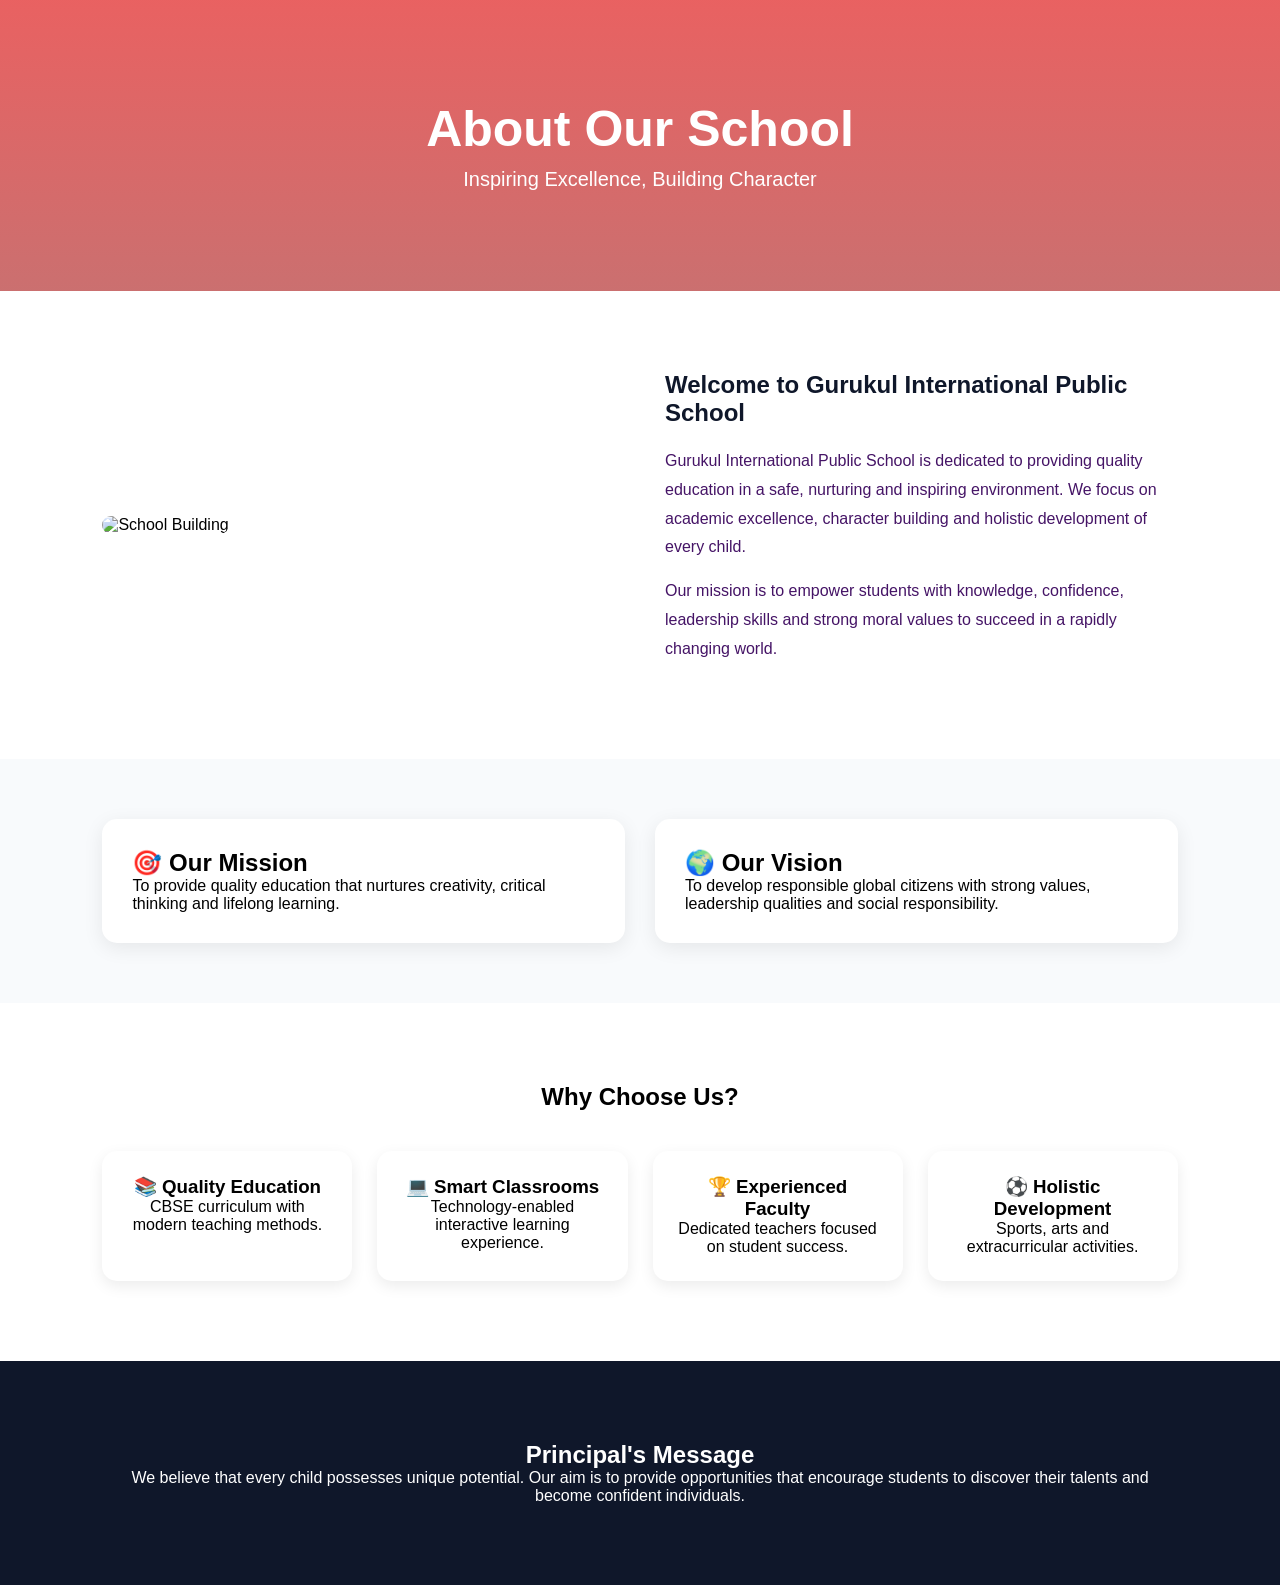
==== about.html @ 436faa12 "Add files via upload" ====
<!DOCTYPE html>
<html lang="en">
<head>
<meta charset="UTF-8">
<meta name="viewport" content="width=device-width, initial-scale=1.0">
<title>About Us | Gurukul International Public School</title>
<link rel="stylesheet" href="style.css">
</head>

<body>

<!-- Page Banner -->
<section class="about-banner">
    <h1>About Our School</h1>
    <p>Inspiring Excellence, Building Character</p>
</section>

<!-- School Introduction -->
<section class="about-section">
    <div class="about-container">

        <div class="about-image">
            <img src="image/school1.jpg" alt="School Building">
        </div>

        <div class="about-content">
            <h2>Welcome to Gurukul International Public School</h2>

            <p>
                Gurukul International Public School is dedicated to providing
                quality education in a safe, nurturing and inspiring environment.
                We focus on academic excellence, character building and holistic
                development of every child.
            </p>

            <p>
                Our mission is to empower students with knowledge, confidence,
                leadership skills and strong moral values to succeed in a rapidly
                changing world.
            </p>

        </div>

    </div>
</section>

<!-- Mission Vision -->
<section class="mission-vision">

    <div class="card">
        <h2>🎯 Our Mission</h2>
        <p>
            To provide quality education that nurtures creativity,
            critical thinking and lifelong learning.
        </p>
    </div>

    <div class="card">
        <h2>🌍 Our Vision</h2>
        <p>
            To develop responsible global citizens with strong values,
            leadership qualities and social responsibility.
        </p>
    </div>

</section>

<!-- Why Choose Us -->
<section class="why-us">

    <h2>Why Choose Us?</h2>

    <div class="features">

        <div class="feature-box">
            <h3>📚 Quality Education</h3>
            <p>CBSE curriculum with modern teaching methods.</p>
        </div>

        <div class="feature-box">
            <h3>💻 Smart Classrooms</h3>
            <p>Technology-enabled interactive learning experience.</p>
        </div>

        <div class="feature-box">
            <h3>🏆 Experienced Faculty</h3>
            <p>Dedicated teachers focused on student success.</p>
        </div>

        <div class="feature-box">
            <h3>⚽ Holistic Development</h3>
            <p>Sports, arts and extracurricular activities.</p>
        </div>

    </div>

</section>

<!-- Principal Message -->
<section class="principal-message">

    <h2>Principal's Message</h2>

    <p>
        We believe that every child possesses unique potential.
        Our aim is to provide opportunities that encourage students
        to discover their talents and become confident individuals.
    </p>

</section>

</body>
</html>
---- style.css ----
*{
margin:0;
padding:0;
box-sizing:border-box;
font-family:Arial,sans-serif;
}

.top-bar{
background:#8dd43ce3;
color:white;
padding:10px;
display:flex;
justify-content:space-between;
}

header{
display:flex;
justify-content:space-between;
align-items:center;
padding:15px 5%;
background:white;
box-shadow:0 2px 10px rgba(160, 62, 199, 0.1);
}

.logo{
display:flex;
align-items:center;
gap:10px;
}

.logo img{
width:60px;
}

nav{
display:flex;
gap:20px;
align-items:center;
}

nav a{
text-decoration:none;
color:#691e10;
font-weight:600;
}

button{
background:#3b2a7a;
color:white;
border:none;
padding:10px 20px;
border-radius:5px;
cursor:pointer;
}

.hero{
height:80vh;
background:url("image/school1.jpg") center/cover;
display:flex;
align-items:center;
justify-content:center;
}

.overlay{
background:rgba(20, 3, 3, 0.5);
padding:40px;
text-align:center;
color:white;
}

.btn{
display:inline-block;
margin-top:15px;
background:#ff9800;
padding:12px 25px;
color:white;
text-decoration:none;
border-radius:5px;
}

.about,
.facilities,
.gallery,
.contact{
padding:60px 10%;
text-align:center;
}

.cards{
display:grid;
grid-template-columns:repeat(auto-fit,minmax(250px,1fr));
gap:20px;
margin-top:30px;
}

.card{
padding:25px;
background:white;
border-radius:10px;
box-shadow:0 0 10px rgba(0,0,0,0.1);
}

.gallery-grid{
display:grid;
grid-template-columns:repeat(auto-fit,minmax(250px,1fr));
gap:15px;
margin-top:30px;
}

.gallery-grid img{
width:100%;
height:250px;
object-fit:cover;
border-radius:10px;
}

iframe{
width:100%;
height:300px;
border:0;
margin-top:20px;
}

footer{
background:#3b2a7a;
color:white;
text-align:center;
padding:20px;
}

/* Mobile Responsive */
@media(max-width:768px){

header{
flex-direction:column;
}

nav{
flex-wrap:wrap;
justify-content:center;
margin-top:15px;
}

.hero{
height:60vh;
}

.overlay h1{
font-size:24px;
}

.top-bar{
flex-direction:column;
text-align:center;
gap:5px;
}
}

.why-details{
    padding:80px 8%;
    background:#f8fafc;
}

.row{
    display:flex;
    align-items:center;
    gap:60px;
    margin-bottom:100px;
}

.row.reverse{
    flex-direction:row-reverse;
}

.image img{
    width:100%;
    border-radius:25px;
    box-shadow:0 15px 40px rgba(0,0,0,0.12);
    transition:0.4s;
}

.image img:hover{
    transform:scale(1.03);
}

.content h2{
    font-size:34px;
    color:#0f172a;
    margin-bottom:15px;
    position:relative;
}

.content h2::after{
    content:"";
    width:80px;
    height:4px;
    background:#f59e0b;
    display:block;
    margin-top:10px;
    border-radius:10px;
}

.content p{
    color:#475569;
    line-height:1.9;
    font-size:17px;
    margin:25px 0;
}

.btn{
    display:inline-block;
    padding:14px 30px;
    background:linear-gradient(135deg,#2563eb,#1e40af);
    color:#fff;
    text-decoration:none;
    border-radius:50px;
    font-weight:600;
    transition:0.3s;
}

.btn:hover{
    transform:translateY(-3px);
    box-shadow:0 10px 25px rgba(37,99,235,.3);
}

@media(max-width:768px){

    .row,
    .row.reverse{
        flex-direction:column;
        text-align:center;
    }

    .content h2::after{
        margin:10px auto;
    }

    .content h2{
        font-size:26px;
    }
}

.whatsapp-float{
    position:fixed;
    width:60px;
    height:60px;
    bottom:20px;
    right:20px;
    background:#25D366;
    color:#fff;
    border-radius:50%;
    text-align:center;
    font-size:32px;
    line-height:60px;
    z-index:999;
    box-shadow:0 4px 12px rgba(0,0,0,0.3);
    transition:0.3s;
}

.whatsapp-float:hover{
    transform:scale(1.1);
}

.footer{
    background:#0f172a;
    color:white;
    text-align:center;
    padding:30px 20px;
}

.social-icons{
    margin:15px 0;
}

.social-icons a{
    color:white;
    font-size:28px;
    margin:0 12px;
    transition:0.3s;
}

.social-icons a:hover{
    color:#f59e0b;
}


.about-banner{
    background:linear-gradient(rgba(226, 50, 50, 0.767),rgba(168, 16, 16, 0.6)),
    url("image/schoolbanner2.png");
    background-size:cover;
    background-position:center;
    color:white;
    text-align:center;
    padding:100px 20px;
}

.about-banner h1{
    font-size:50px;
}

.about-banner p{
    margin-top:10px;
    font-size:20px;
}

.about-section{
    padding:80px 8%;
}

.about-container{
    display:flex;
    gap:50px;
    align-items:center;
}

.about-image,
.about-content{
    flex:1;
}

.about-image img{
    width:100%;
    border-radius:20px;
}

.about-content h2{
    color:#0f172a;
    margin-bottom:20px;
}

.about-content p{
    color:#451466;
    line-height:1.8;
    margin-bottom:15px;
}

.mission-vision{
    display:grid;
    grid-template-columns:repeat(auto-fit,minmax(300px,1fr));
    gap:30px;
    padding:60px 8%;
    background:#f8fafc;
}

.card{
    background:white;
    padding:30px;
    border-radius:15px;
    box-shadow:0 5px 20px rgba(0,0,0,.08);
}

.why-us{
    padding:80px 8%;
    text-align:center;
}

.features{
    display:grid;
    grid-template-columns:repeat(auto-fit,minmax(250px,1fr));
    gap:25px;
    margin-top:40px;
}

.feature-box{
    background:white;
    padding:25px;
    border-radius:15px;
    box-shadow:0 5px 15px rgba(0,0,0,.08);
}

.principal-message{
    background:#0f172a;
    color:white;
    text-align:center;
    padding:80px 8%;
}

@media(max-width:768px){

.about-container{
    flex-direction:column;
}

.about-banner h1{
    font-size:35px;
}

}

.gallery-banner{
    background:linear-gradient(rgba(230, 39, 39, 0.6),rgba(218, 22, 22, 0.6)),
    url("image/schoolbanner2.png");
    background-size:cover;
    background-position:center;
    text-align:center;
    color:white;
    padding:80px 20px;
}

.gallery-banner h1{
    font-size:50px;
}

.gallery-banner p{
    margin-top:10px;
    font-size:18px;
}

.gallery-section{
    padding:70px 8%;
    background:#f8fafc;
}

.gallery-grid{
    display:grid;
    grid-template-columns:repeat(auto-fit,minmax(280px,1fr));
    gap:20px;
}

.gallery-item{
    overflow:hidden;
    border-radius:15px;
    box-shadow:0 5px 20px rgba(0,0,0,.1);
}

.gallery-item img{
    width:100%;
    height:250px;
    object-fit:cover;
    transition:0.5s;
}

.gallery-item:hover img{
    transform:scale(1.1);
}

@media(max-width:768px){

.gallery-banner h1{
    font-size:35px;
}

.gallery-item img{
    height:220px;
}

}

.contact-banner{
    background:linear-gradient(rgba(0,0,0,.0),rgba(0,0,0,.0)),
    url("image/schoolbanner2.png");
    background-size:cover;
    background-position:center;
    color:white;
    text-align:center;
    padding:100px 20px;
}

.contact-banner h1{
    font-size:50px;
}

.contact-section{
    display:flex;
    gap:40px;
    padding:70px 8%;
}

.contact-info,
.contact-form{
    flex:1;
}

.contact-info h2{
    margin-bottom:20px;
    color:#0f172a;
}

.contact-info p{
    margin-bottom:15px;
    font-size:18px;
}

.contact-form form{
    display:flex;
    flex-direction:column;
    gap:15px;
}

.contact-form input,
.contact-form textarea{
    padding:15px;
    border:1px solid #ddd;
    border-radius:10px;
}

.contact-form button{
    background:#2563eb;
    color:white;
    border:none;
    padding:15px;
    border-radius:10px;
    cursor:pointer;
}

.map-section{
    padding:0 8% 70px;
}

.map-section h2{
    text-align:center;
    margin-bottom:20px;
}

.map-section iframe{
    width:100%;
    height:400px;
    border:none;
    border-radius:15px;
}

@media(max-width:768px){

.contact-section{
    flex-direction:column;
}

.contact-banner h1{
    font-size:35px;
}

}

.contact-page{
    display:grid;
    grid-template-columns:1fr 1fr;
    gap:40px;
    padding:80px 8%;
    background:#f8fafc;
}

.contact-left h2{
    margin-bottom:25px;
    color:#0f172a;
}

.contact-box{
    background:white;
    padding:20px;
    border-radius:12px;
    margin-bottom:20px;
    box-shadow:0 5px 15px rgba(0,0,0,.08);
}

.contact-box h4{
    color:#2563eb;
    margin-bottom:10px;
}

.contact-right{
    background:white;
    padding:30px;
    border-radius:15px;
    box-shadow:0 5px 15px rgba(0,0,0,.08);
}

.contact-right form{
    display:flex;
    flex-direction:column;
    gap:15px;
}

.contact-right input,
.contact-right textarea{
    width:100%;
    padding:14px;
    border:1px solid #ddd;
    border-radius:8px;
}

.contact-right button{
    background:#2563eb;
    color:white;
    border:none;
    padding:14px;
    border-radius:8px;
    cursor:pointer;
    font-size:16px;
}

.contact-right button:hover{
    background:#1d4ed8;
}

@media(max-width:768px){
    .contact-page{
        grid-template-columns:1fr;
    }
}
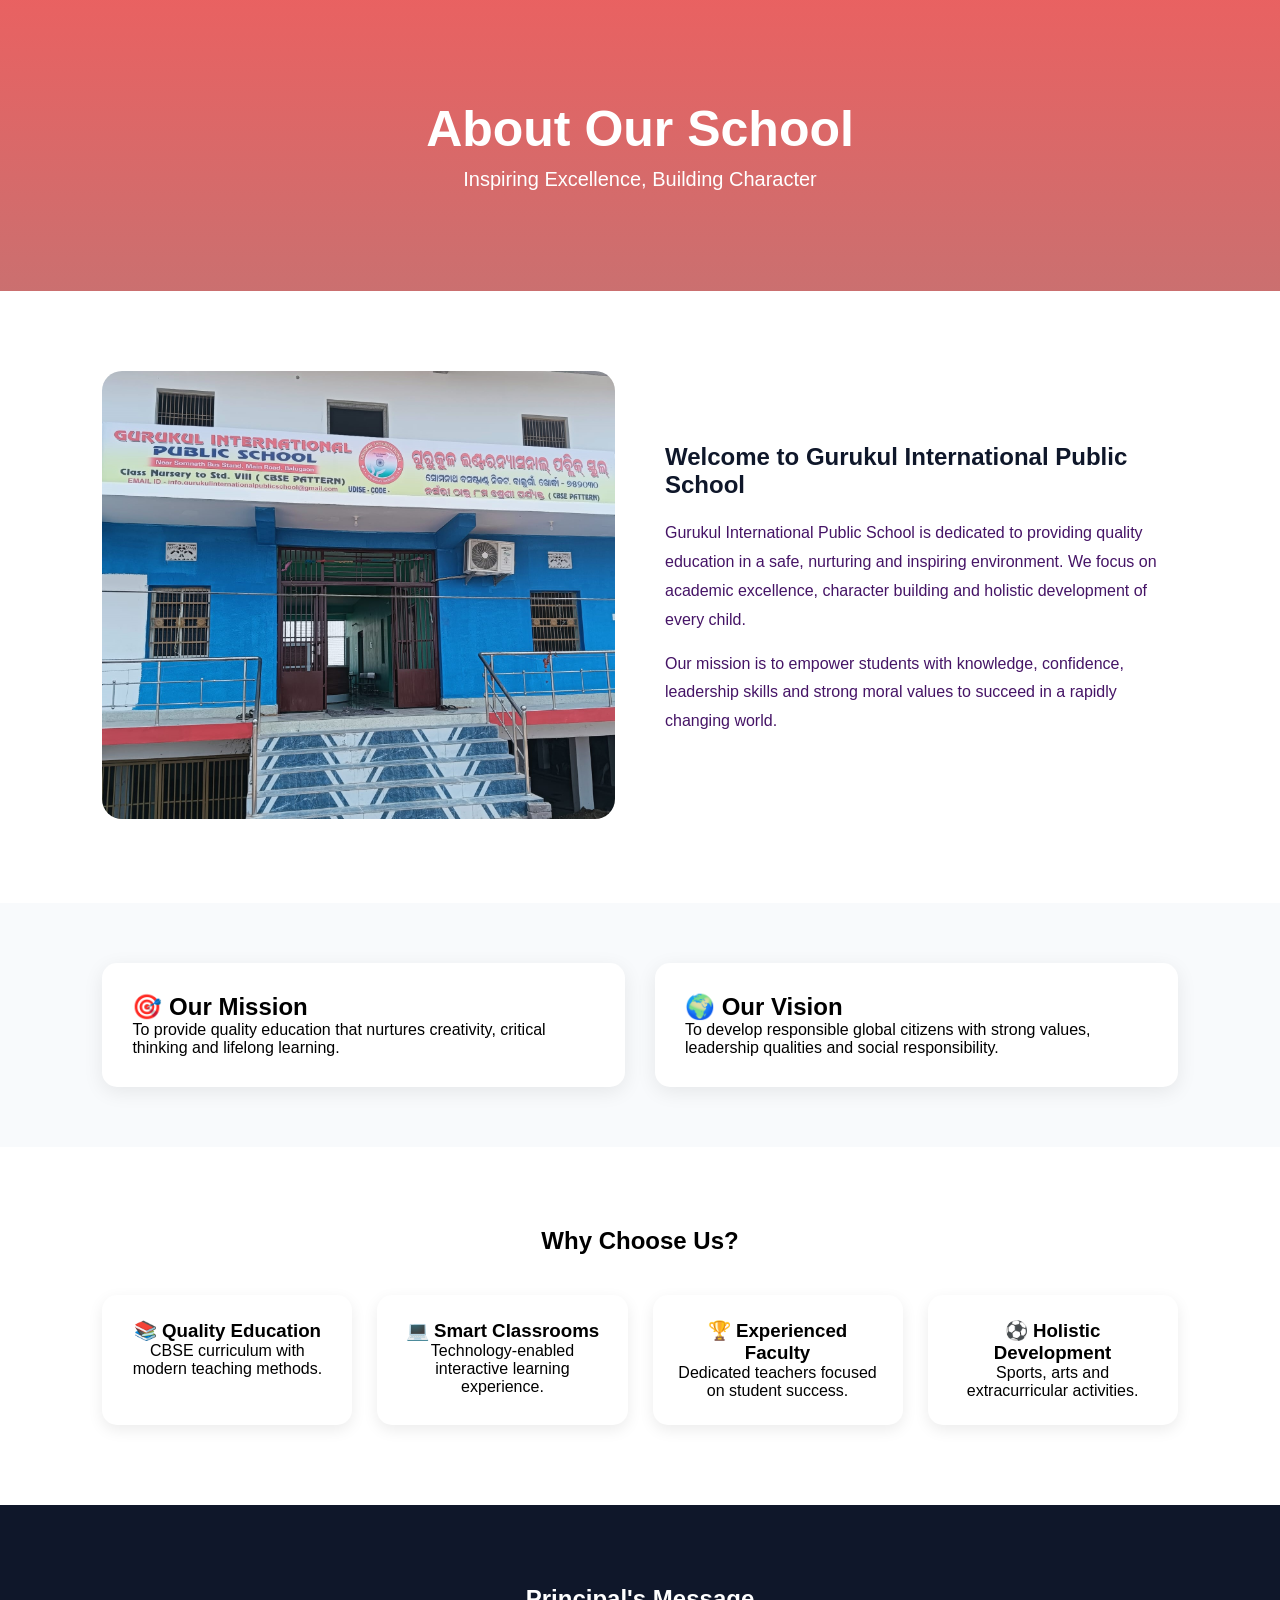
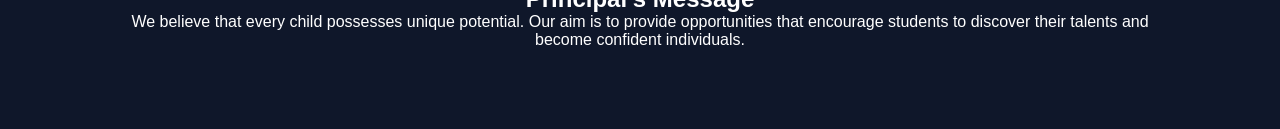
==== commit 52260ec6: "Update about.html" ====
--- a/about.html
+++ b/about.html
@@ -20,7 +20,7 @@
     <div class="about-container">
 
         <div class="about-image">
-            <img src="image/school1.jpg" alt="School Building">
+            <img src="school1.jpg" alt="School Building">
         </div>
 
         <div class="about-content">
@@ -110,4 +110,4 @@
 </section>
 
 </body>
-</html>+</html>
